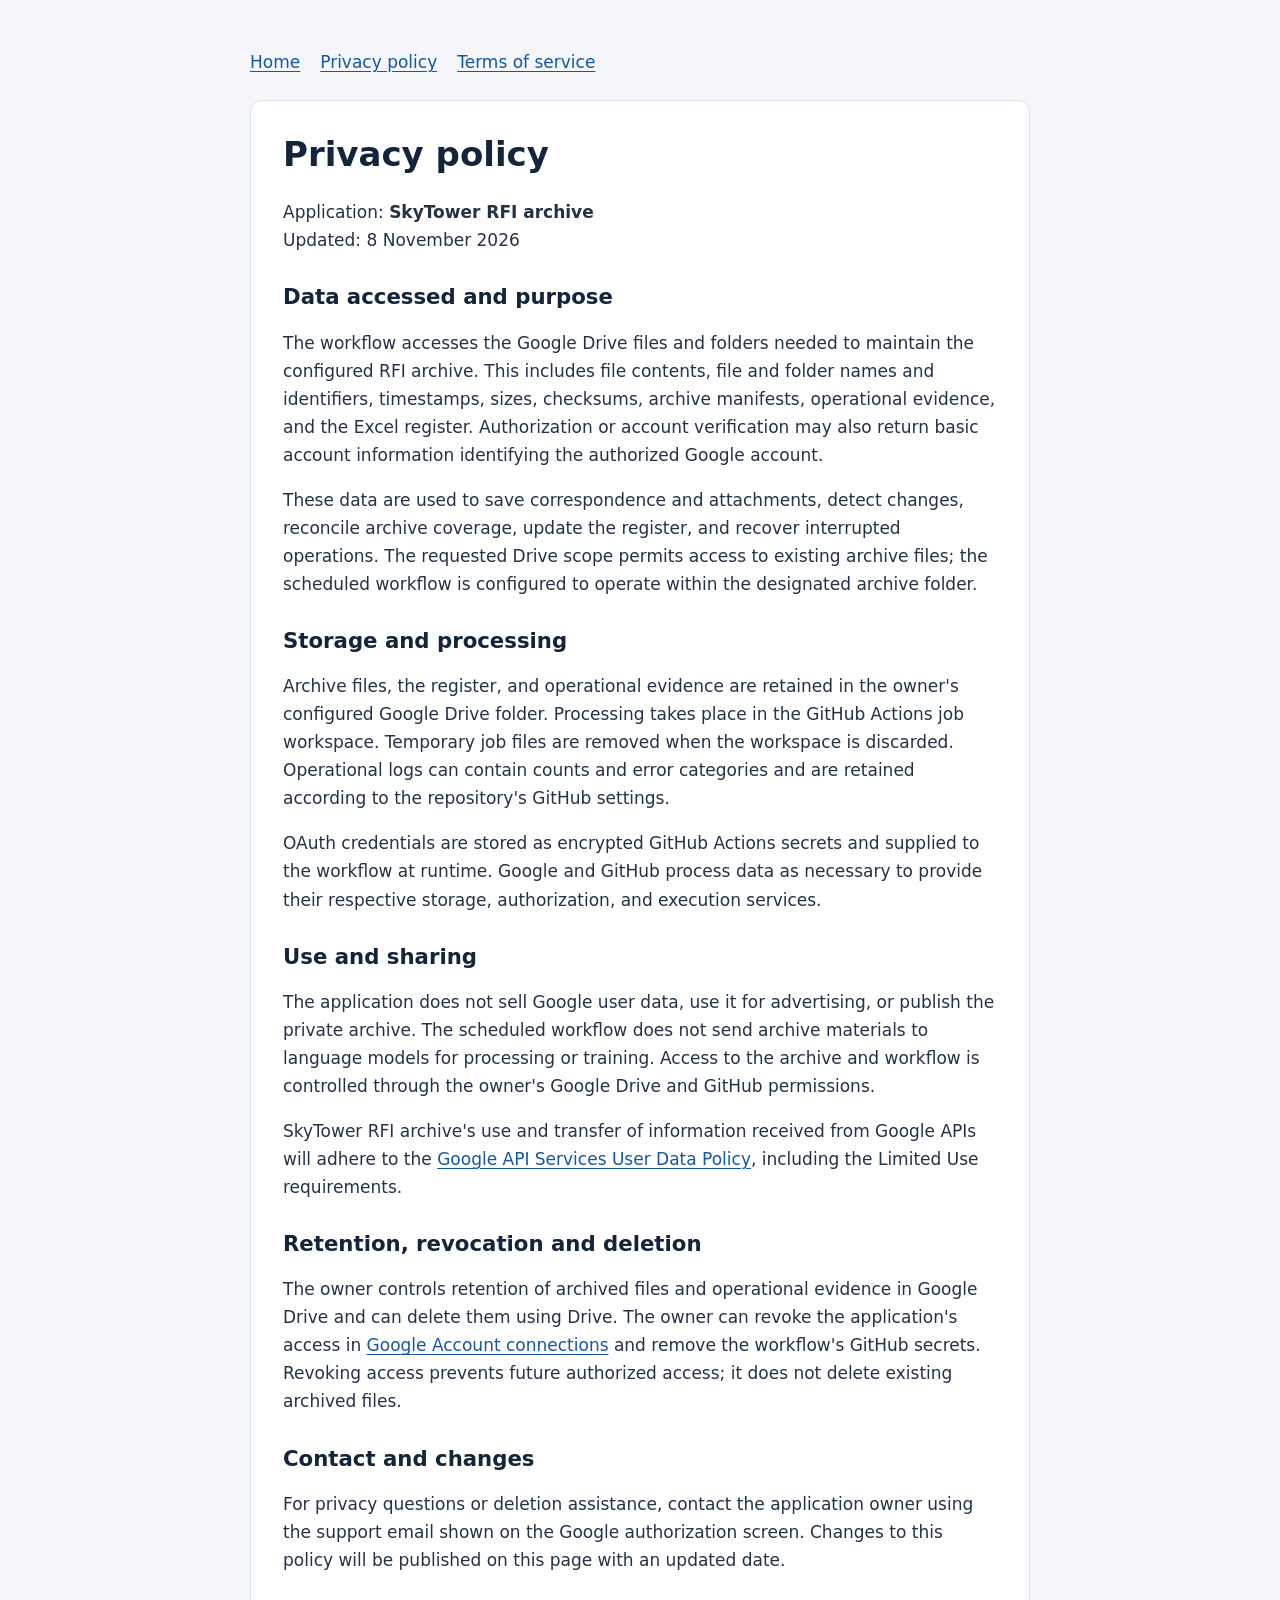
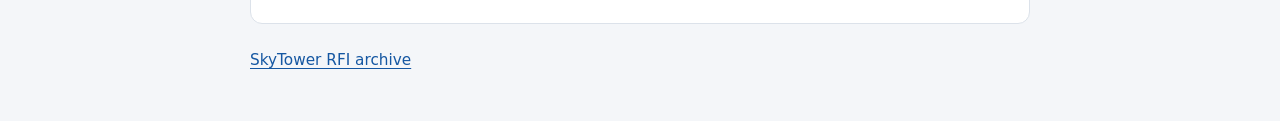
==== privacy.html @ 1b3a1c57 "Publish SkyTower RFI archive application information" ====
<!doctype html>
<html lang="en"><head><meta charset="utf-8"><meta name="viewport" content="width=device-width, initial-scale=1"><title>Privacy policy — SkyTower RFI archive</title><link rel="stylesheet" href="style.css"></head>
<body><nav aria-label="Application information"><a href="index.html">Home</a><a href="privacy.html">Privacy policy</a><a href="terms.html">Terms of service</a></nav>
<main><h1>Privacy policy</h1><p>Application: <strong>SkyTower RFI archive</strong><br>Updated: 8 November 2026</p>
<h2>Data accessed and purpose</h2>
<p>The workflow accesses the Google Drive files and folders needed to maintain the configured RFI archive. This includes file contents, file and folder names and identifiers, timestamps, sizes, checksums, archive manifests, operational evidence, and the Excel register. Authorization or account verification may also return basic account information identifying the authorized Google account.</p>
<p>These data are used to save correspondence and attachments, detect changes, reconcile archive coverage, update the register, and recover interrupted operations. The requested Drive scope permits access to existing archive files; the scheduled workflow is configured to operate within the designated archive folder.</p>
<h2>Storage and processing</h2>
<p>Archive files, the register, and operational evidence are retained in the owner's configured Google Drive folder. Processing takes place in the GitHub Actions job workspace. Temporary job files are removed when the workspace is discarded. Operational logs can contain counts and error categories and are retained according to the repository's GitHub settings.</p>
<p>OAuth credentials are stored as encrypted GitHub Actions secrets and supplied to the workflow at runtime. Google and GitHub process data as necessary to provide their respective storage, authorization, and execution services.</p>
<h2>Use and sharing</h2>
<p>The application does not sell Google user data, use it for advertising, or publish the private archive. The scheduled workflow does not send archive materials to language models for processing or training. Access to the archive and workflow is controlled through the owner's Google Drive and GitHub permissions.</p>
<p>SkyTower RFI archive's use and transfer of information received from Google APIs will adhere to the <a href="https://developers.google.com/terms/api-services-user-data-policy">Google API Services User Data Policy</a>, including the Limited Use requirements.</p>
<h2>Retention, revocation and deletion</h2>
<p>The owner controls retention of archived files and operational evidence in Google Drive and can delete them using Drive. The owner can revoke the application's access in <a href="https://myaccount.google.com/connections">Google Account connections</a> and remove the workflow's GitHub secrets. Revoking access prevents future authorized access; it does not delete existing archived files.</p>
<h2>Contact and changes</h2>
<p>For privacy questions or deletion assistance, contact the application owner using the support email shown on the Google authorization screen. Changes to this policy will be published on this page with an updated date.</p>
</main><footer><a href="index.html">SkyTower RFI archive</a></footer></body></html>
---- style.css ----
:root { color-scheme: light; font: 17px/1.65 system-ui, sans-serif; color: #243246; background: #f4f6f9; }
body { max-width: 780px; margin: 48px auto; padding: 0 22px; }
main { background: white; border: 1px solid #dce2ea; border-radius: 12px; padding: 32px; }
nav { display: flex; flex-wrap: wrap; gap: 20px; margin-bottom: 24px; }
a { color: #1557a2; text-underline-offset: 3px; }
h1, h2 { color: #14243a; line-height: 1.25; }
h1 { font-size: 2rem; margin-top: 0; }
h2 { font-size: 1.25rem; margin-top: 30px; }
footer { margin-top: 24px; font-size: .9rem; color: #536174; }
@media (max-width: 600px) { body { margin: 20px auto; padding: 0 12px; } main { padding: 22px; } }
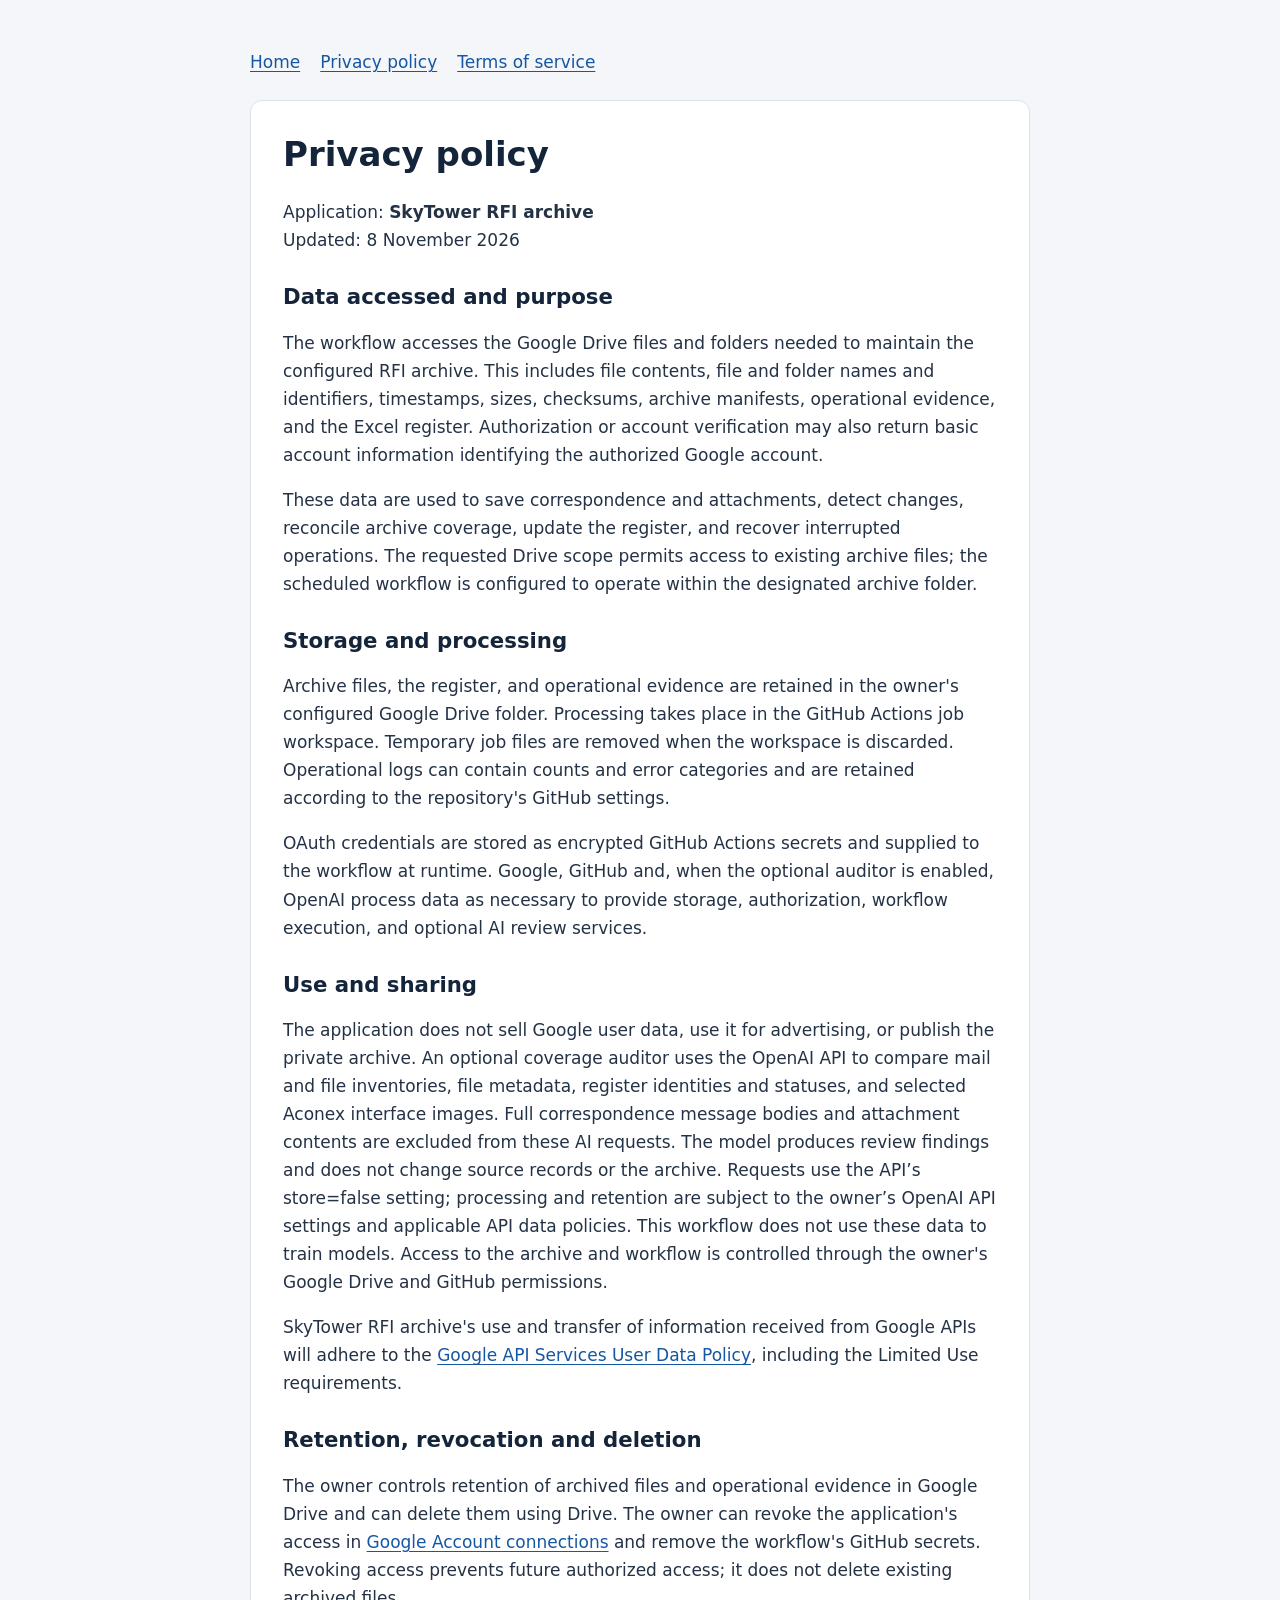
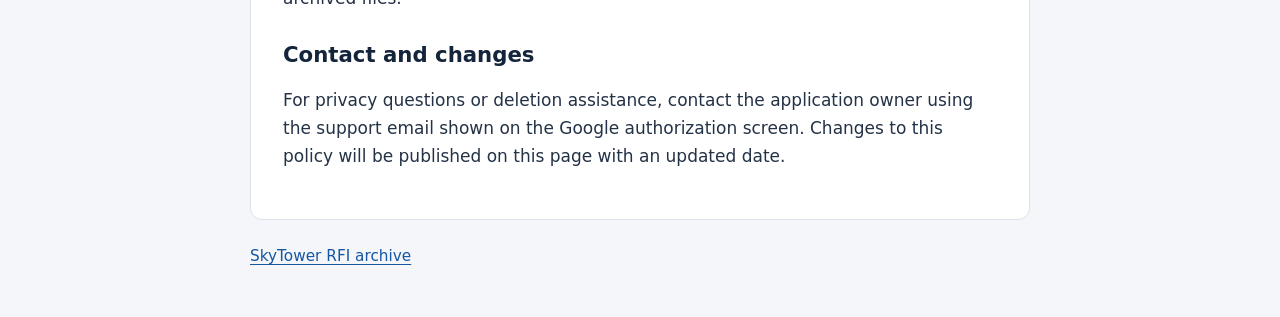
==== commit e346d1d8: "Describe optional AI coverage review and metadata processing" ====
--- a/privacy.html
+++ b/privacy.html
@@ -7,9 +7,9 @@
 <p>These data are used to save correspondence and attachments, detect changes, reconcile archive coverage, update the register, and recover interrupted operations. The requested Drive scope permits access to existing archive files; the scheduled workflow is configured to operate within the designated archive folder.</p>
 <h2>Storage and processing</h2>
 <p>Archive files, the register, and operational evidence are retained in the owner's configured Google Drive folder. Processing takes place in the GitHub Actions job workspace. Temporary job files are removed when the workspace is discarded. Operational logs can contain counts and error categories and are retained according to the repository's GitHub settings.</p>
-<p>OAuth credentials are stored as encrypted GitHub Actions secrets and supplied to the workflow at runtime. Google and GitHub process data as necessary to provide their respective storage, authorization, and execution services.</p>
+<p>OAuth credentials are stored as encrypted GitHub Actions secrets and supplied to the workflow at runtime. Google, GitHub and, when the optional auditor is enabled, OpenAI process data as necessary to provide storage, authorization, workflow execution, and optional AI review services.</p>
 <h2>Use and sharing</h2>
-<p>The application does not sell Google user data, use it for advertising, or publish the private archive. The scheduled workflow does not send archive materials to language models for processing or training. Access to the archive and workflow is controlled through the owner's Google Drive and GitHub permissions.</p>
+<p>The application does not sell Google user data, use it for advertising, or publish the private archive. An optional coverage auditor uses the OpenAI API to compare mail and file inventories, file metadata, register identities and statuses, and selected Aconex interface images. Full correspondence message bodies and attachment contents are excluded from these AI requests. The model produces review findings and does not change source records or the archive. Requests use the API’s store=false setting; processing and retention are subject to the owner’s OpenAI API settings and applicable API data policies. This workflow does not use these data to train models. Access to the archive and workflow is controlled through the owner's Google Drive and GitHub permissions.</p>
 <p>SkyTower RFI archive's use and transfer of information received from Google APIs will adhere to the <a href="https://developers.google.com/terms/api-services-user-data-policy">Google API Services User Data Policy</a>, including the Limited Use requirements.</p>
 <h2>Retention, revocation and deletion</h2>
 <p>The owner controls retention of archived files and operational evidence in Google Drive and can delete them using Drive. The owner can revoke the application's access in <a href="https://myaccount.google.com/connections">Google Account connections</a> and remove the workflow's GitHub secrets. Revoking access prevents future authorized access; it does not delete existing archived files.</p>
